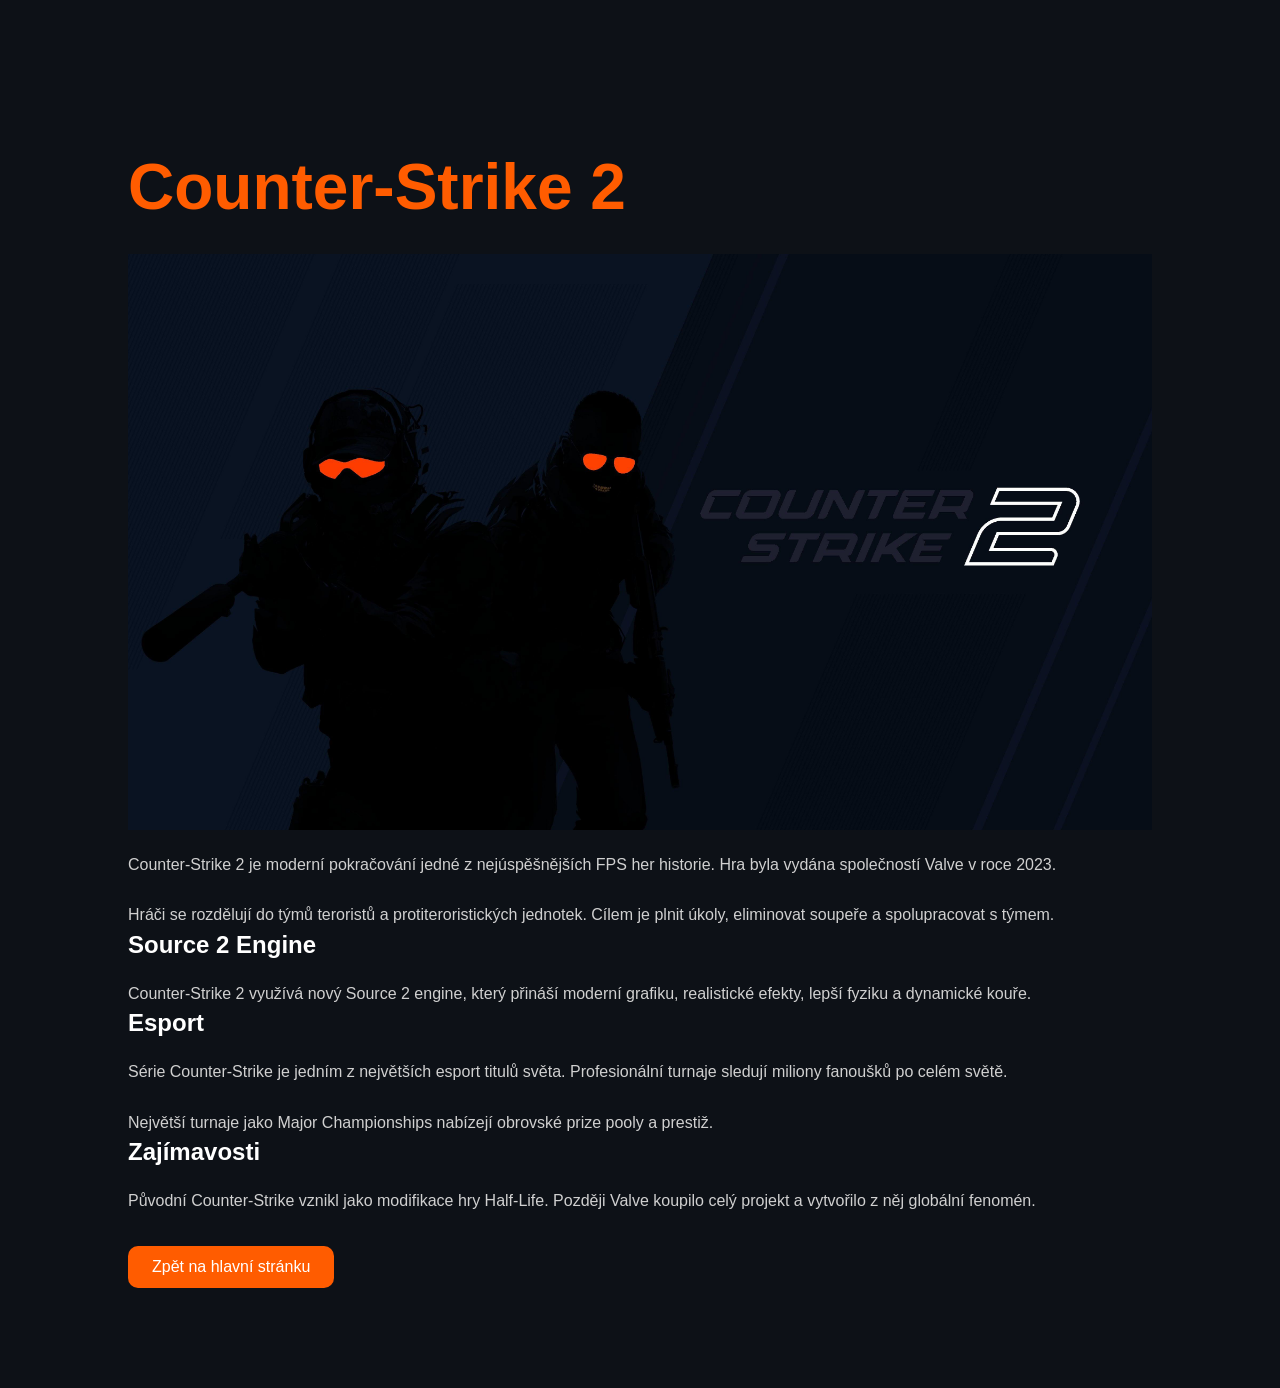
==== cs2.html @ 35035fc5 "Add files via upload" ====
<!DOCTYPE html>
<html lang="cs">
<head>
    <meta charset="UTF-8">
    <meta name="viewport" content="width=device-width, initial-scale=1.0">

    <title>Counter-Strike 2</title>

    <link rel="stylesheet" href="style.css">
</head>

<body>

<section class="game-page">

    <h1>Counter-Strike 2</h1>

    <img src="images/cs2.jpg" alt="Counter-Strike 2">

    <p>
        Counter-Strike 2 je moderní pokračování jedné z nejúspěšnějších
        FPS her historie. Hra byla vydána společností Valve v roce 2023.
    </p>

    <p>
        Hráči se rozdělují do týmů teroristů a protiteroristických jednotek.
        Cílem je plnit úkoly, eliminovat soupeře a spolupracovat s týmem.
    </p>

    <h2>Source 2 Engine</h2>

    <p>
        Counter-Strike 2 využívá nový Source 2 engine,
        který přináší moderní grafiku, realistické efekty,
        lepší fyziku a dynamické kouře.
    </p>

    <h2>Esport</h2>

    <p>
        Série Counter-Strike je jedním z největších esport titulů světa.
        Profesionální turnaje sledují miliony fanoušků po celém světě.
    </p>

    <p>
        Největší turnaje jako Major Championships
        nabízejí obrovské prize pooly a prestiž.
    </p>

    <h2>Zajímavosti</h2>

    <p>
        Původní Counter-Strike vznikl jako modifikace hry Half-Life.
        Později Valve koupilo celý projekt a vytvořilo z něj globální fenomén.
    </p>

    <a href="index.html" class="back-btn">
        Zpět na hlavní stránku
    </a>

</section>

</body>
</html>
---- style.css ----
* {
    margin: 0;
    padding: 0;
    box-sizing: border-box;
}

html {
    scroll-behavior: smooth;
}

body {
    font-family: 'Roboto', sans-serif;
    background: #0d1117;
    color: white;
}

img {
    width: 100%;
    display: block;
}

.navbar {
    position: fixed;
    width: 100%;
    top: 0;
    left: 0;
    padding: 20px 10%;
    display: flex;
    justify-content: space-between;
    align-items: center;
    background: rgba(0,0,0,0.7);
    backdrop-filter: blur(10px);
    z-index: 1000;
}

.logo {
    font-family: 'Orbitron', sans-serif;
    font-size: 2rem;
    color: #ff5c00;
}

.nav-links {
    display: flex;
    gap: 30px;
    list-style: none;
}

.nav-links a {
    text-decoration: none;
    color: white;
    transition: 0.3s;
    font-weight: 500;
}

.nav-links a:hover {
    color: #ff5c00;
}

.hero {
    height: 100vh;
    background: url('images/valve-bg.jpg') center/cover no-repeat;
    position: relative;
    display: flex;
    justify-content: center;
    align-items: center;
    text-align: center;
}

.overlay {
    position: absolute;
    width: 100%;
    height: 100%;
    background: rgba(0,0,0,0.6);
}

.hero-content {
    position: relative;
    z-index: 2;
    animation: fadeIn 2s ease;
}

.hero h1 {
    font-size: 5rem;
    font-family: 'Orbitron', sans-serif;
    margin-bottom: 20px;
}

.hero p {
    font-size: 1.3rem;
    margin-bottom: 30px;
}

.btn {
    display: inline-block;
    padding: 15px 35px;
    background: #ff5c00;
    color: white;
    text-decoration: none;
    border-radius: 10px;
    transition: 0.3s;
}

.btn:hover {
    transform: scale(1.05);
    background: #ff7b2f;
}

.about,
.steam {
    padding: 100px 10%;
    display: flex;
    gap: 50px;
    align-items: center;
}

.about-text,
.steam-text {
    flex: 1;
}

.about-image,
.steam-image {
    flex: 1;
}

.about h2,
.games h2,
.steam h2 {
    font-size: 3rem;
    margin-bottom: 20px;
    color: #ff5c00;
}

.about p,
.steam p {
    line-height: 1.8;
    margin-bottom: 20px;
    color: #d0d0d0;
}

.games {
    padding: 100px 10%;
}

.games-grid {
    margin-top: 50px;
    display: flex;
    gap: 30px;
    flex-wrap: wrap;
    justify-content: center;
}

.card {
    background: #161b22;
    width: 300px;
    border-radius: 20px;
    overflow: hidden;
    transition: 0.4s;
    box-shadow: 0 10px 30px rgba(0,0,0,0.4);
}

.card:hover {
    transform: translateY(-10px);
}

.card-content {
    padding: 25px;
}

.card-content h3 {
    margin-bottom: 15px;
    color: #ff5c00;
}

.card-content p {
    margin-bottom: 20px;
    color: #cccccc;
}

.card-content a {
    text-decoration: none;
    color: white;
    background: #ff5c00;
    padding: 10px 20px;
    border-radius: 8px;
    transition: 0.3s;
}

.card-content a:hover {
    background: #ff7b2f;
}

footer {
    text-align: center;
    padding: 40px;
    background: black;
    color: #999;
}

.game-page {
    padding: 150px 10% 100px;
}

.game-page h1 {
    font-size: 4rem;
    color: #ff5c00;
    margin-bottom: 30px;
}

.game-page p {
    line-height: 1.9;
    margin-top: 20px;
    color: #d0d0d0;
}

.back-btn {
    display: inline-block;
    margin-top: 30px;
    text-decoration: none;
    background: #ff5c00;
    color: white;
    padding: 12px 24px;
    border-radius: 10px;
}

@keyframes fadeIn {
    from {
        opacity: 0;
        transform: translateY(30px);
    }

    to {
        opacity: 1;
        transform: translateY(0);
    }
}

@media(max-width: 1000px) {

    .about,
    .steam {
        flex-direction: column;
    }

    .hero h1 {
        font-size: 3rem;
    }
}

@media(max-width: 768px) {

    .navbar {
        flex-direction: column;
        gap: 15px;
    }

    .nav-links {
        gap: 15px;
        flex-wrap: wrap;
        justify-content: center;
    }

    .hero p {
        font-size: 1rem;
    }

    .about h2,
    .games h2,
    .steam h2 {
        font-size: 2rem;
    }
}
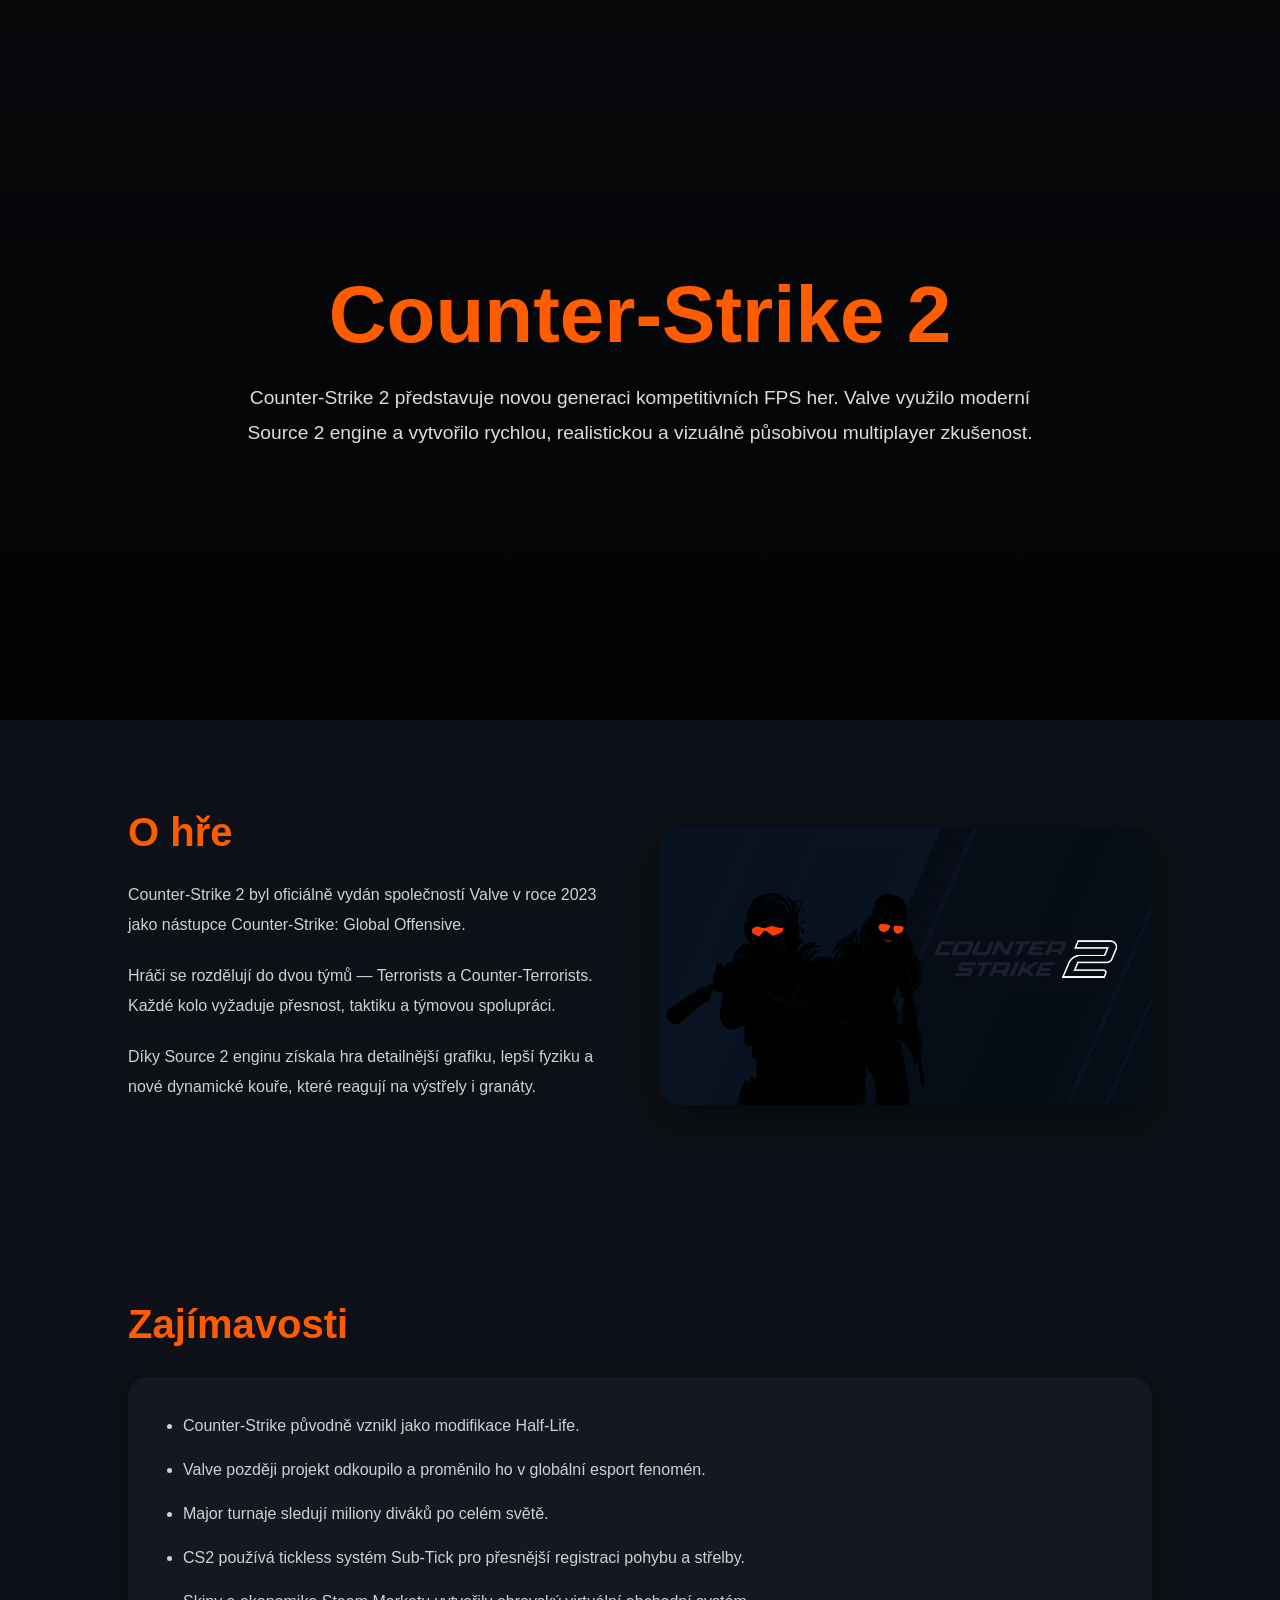
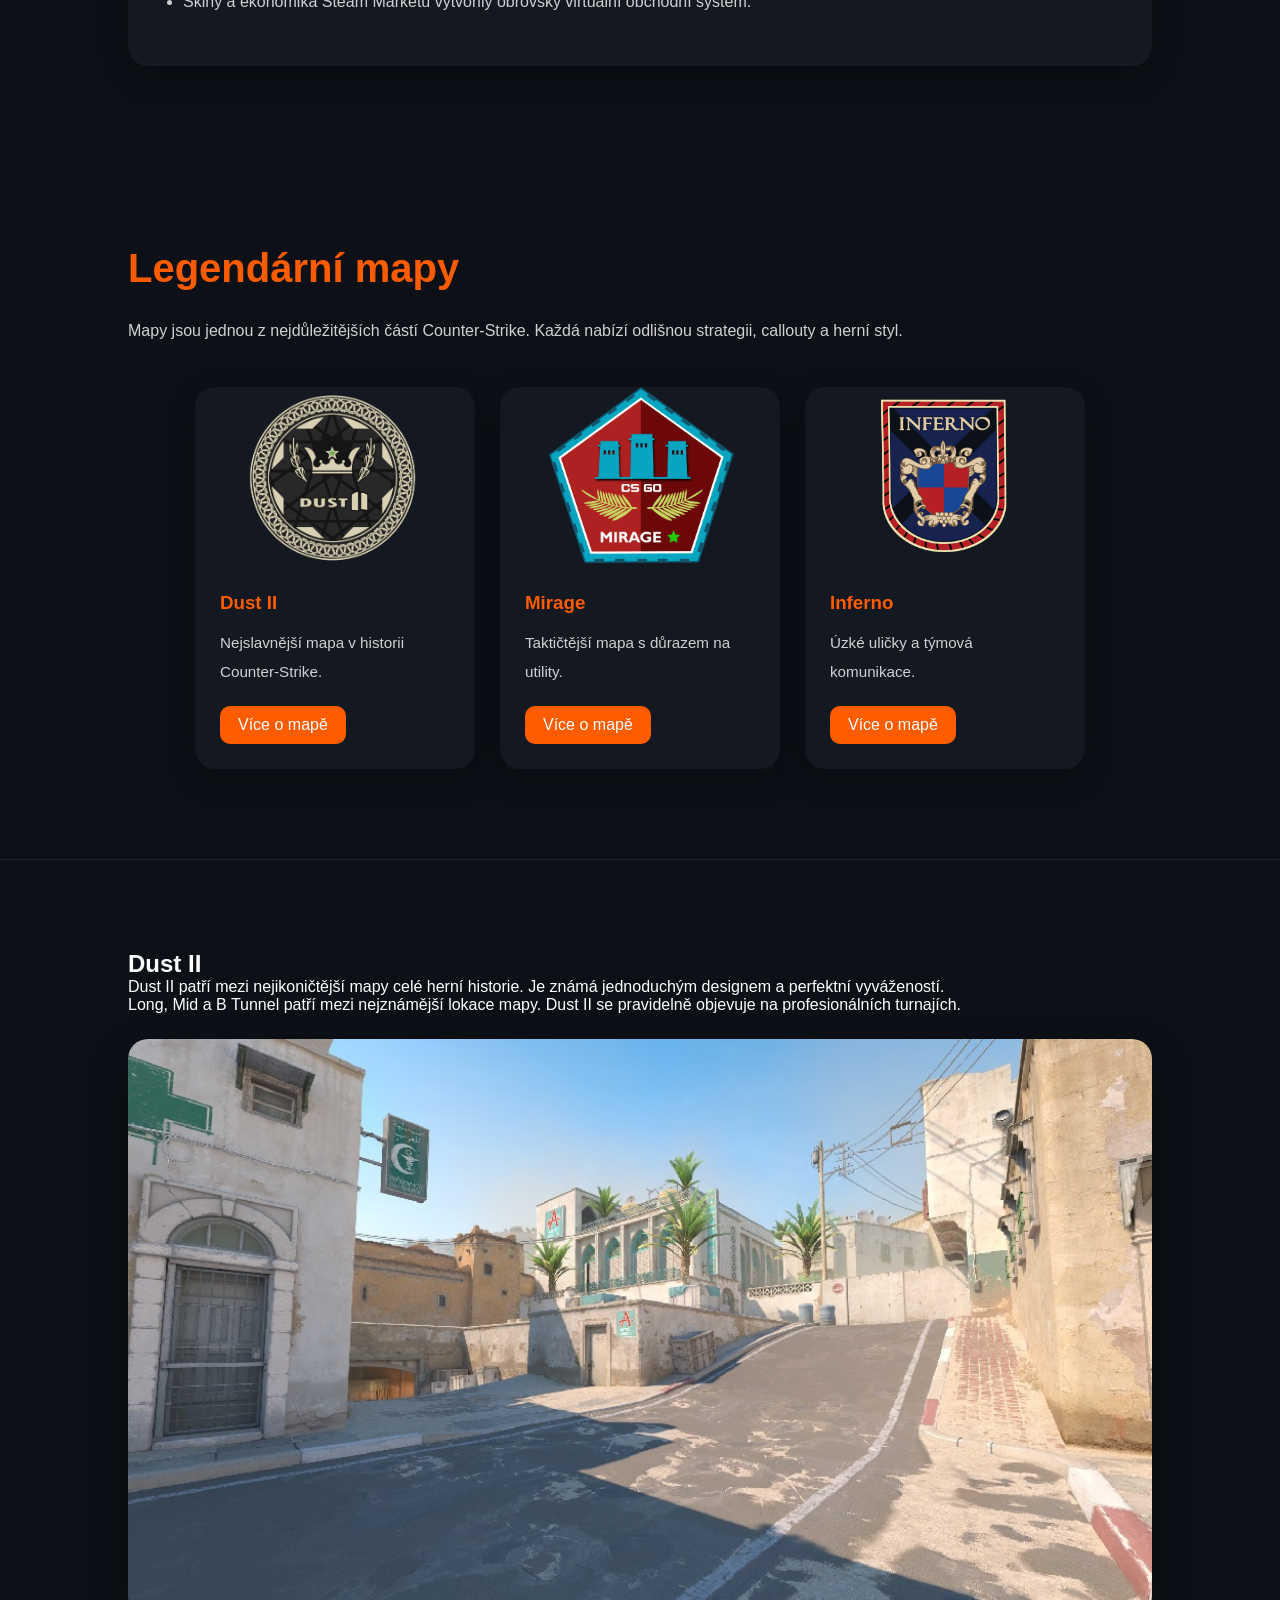
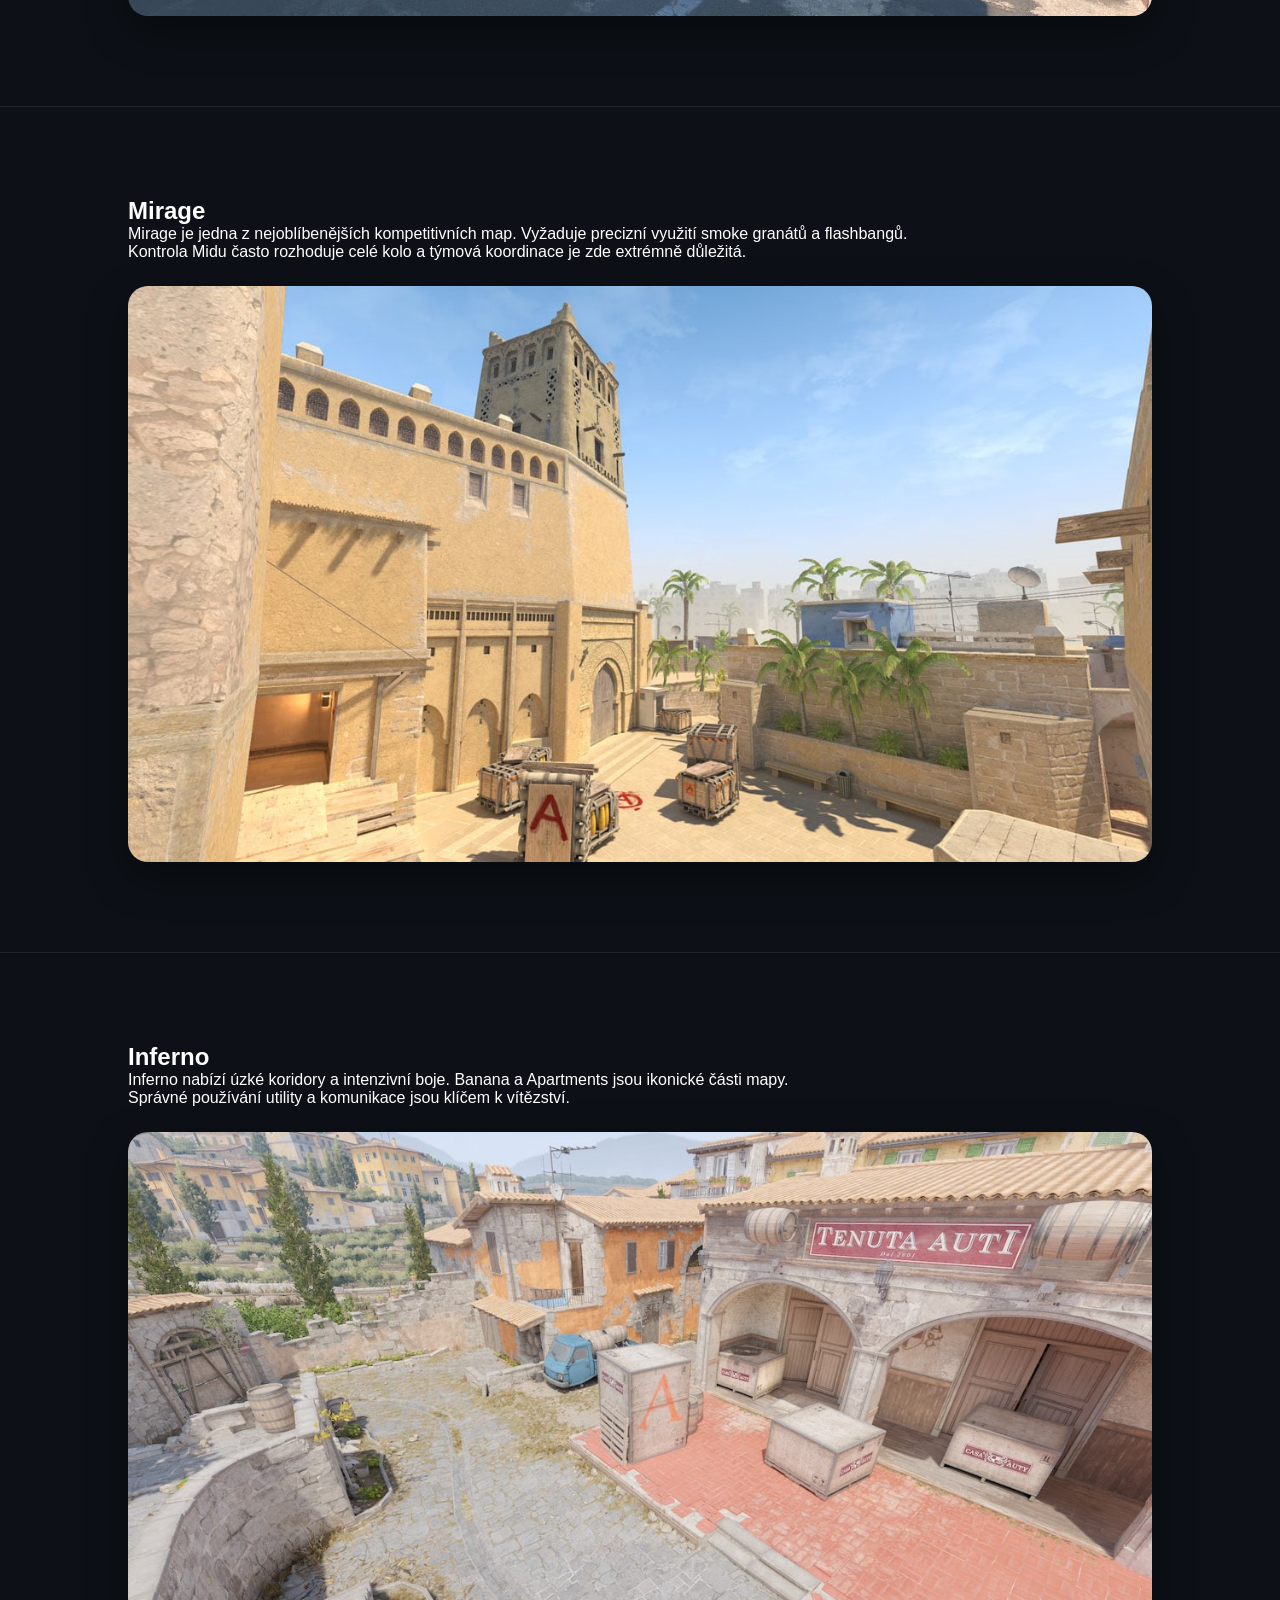
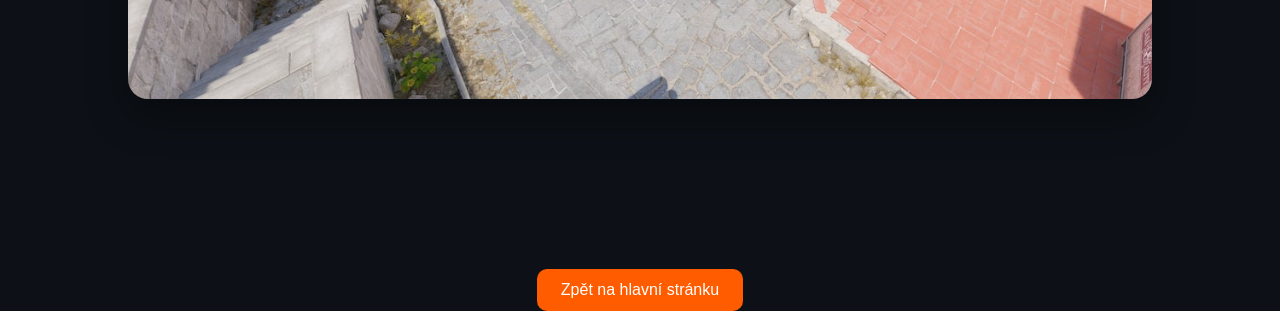
==== commit 1c0f89d8: "Update cs2.html" ====
--- a/cs2.html
+++ b/cs2.html
@@ -1,64 +1,399 @@
 <!DOCTYPE html>
 <html lang="cs">
+
 <head>
     <meta charset="UTF-8">
     <meta name="viewport" content="width=device-width, initial-scale=1.0">
 
-    <title>Counter-Strike 2</title>
+    <title>Counter-Strike 2 | Valve Games</title>
 
     <link rel="stylesheet" href="style.css">
+
+    <style>
+        .cs-hero {
+            height: 80vh;
+            background: linear-gradient(rgba(0, 0, 0, 0.55), rgba(0, 0, 0, 0.8)),
+                url("images/cs2-hero.jpg") center/cover;
+            display: flex;
+            justify-content: center;
+            align-items: center;
+            text-align: center;
+            padding: 40px;
+        }
+
+        .cs-hero-content h1 {
+            font-size: 5rem;
+            color: #ff5c00;
+            margin-bottom: 20px;
+        }
+
+        .cs-hero-content p {
+            max-width: 800px;
+            margin: auto;
+            line-height: 1.8;
+            font-size: 1.2rem;
+            color: #ddd;
+        }
+
+        .section {
+            padding: 90px 10%;
+        }
+
+        .section h2 {
+            color: #ff5c00;
+            font-size: 2.5rem;
+            margin-bottom: 25px;
+        }
+
+        .section p {
+            line-height: 1.9;
+            color: #d0d0d0;
+            margin-bottom: 20px;
+        }
+
+        .info-grid {
+            display: flex;
+            gap: 40px;
+            flex-wrap: wrap;
+            align-items: center;
+        }
+
+        .info-text {
+            flex: 1;
+            min-width: 300px;
+        }
+
+        .info-image {
+            flex: 1;
+            min-width: 300px;
+        }
+
+        .info-image img {
+            border-radius: 20px;
+            box-shadow: 0 15px 40px rgba(0, 0, 0, 0.5);
+            transition: .4s;
+        }
+
+        .info-image img:hover {
+            transform: scale(1.03);
+        }
+
+        .facts-box {
+            background: rgba(22, 27, 34, .8);
+            border-radius: 20px;
+            padding: 35px;
+            margin-top: 30px;
+            box-shadow: 0 10px 30px rgba(0, 0, 0, .4);
+        }
+
+        .facts-box ul {
+            padding-left: 20px;
+        }
+
+        .facts-box li {
+            margin-bottom: 15px;
+            color: #d0d0d0;
+            line-height: 1.8;
+        }
+
+        .maps-grid {
+            display: flex;
+            flex-wrap: wrap;
+            gap: 25px;
+            justify-content: center;
+            margin-top: 40px;
+        }
+
+        .map-card {
+            width: 280px;
+            background: rgba(22, 27, 34, .8);
+            border-radius: 20px;
+            overflow: hidden;
+            box-shadow: 0 10px 30px rgba(0, 0, 0, .4);
+            transition: .4s;
+        }
+
+        .map-card:hover {
+            transform: translateY(-10px);
+            box-shadow: 0 20px 40px rgba(255, 92, 0, .25);
+        }
+
+        .map-card img {
+            height: 180px;
+            object-fit: cover;
+        }
+
+        .map-card-content {
+            padding: 25px;
+        }
+
+        .map-card-content h3 {
+            color: #ff5c00;
+            margin-bottom: 15px;
+        }
+
+        .map-card-content p {
+            font-size: .95rem;
+            margin-bottom: 20px;
+        }
+
+        .map-btn {
+            display: inline-block;
+            text-decoration: none;
+            background: #ff5c00;
+            color: white;
+            padding: 10px 18px;
+            border-radius: 10px;
+            transition: .3s;
+        }
+
+        .map-btn:hover {
+            background: #ff7b2f;
+        }
+
+        .map-section {
+            padding: 90px 10%;
+            border-top: 1px solid rgba(255, 255, 255, .08);
+        }
+
+        .map-section img {
+            margin-top: 25px;
+            border-radius: 20px;
+            box-shadow: 0 15px 40px rgba(0, 0, 0, .45);
+        }
+
+        .back-top {
+            text-align: center;
+            margin-top: 50px;
+        }
+    </style>
+
 </head>
 
 <body>
 
-<section class="game-page">
-
-    <h1>Counter-Strike 2</h1>
-
-    <img src="images/cs2.jpg" alt="Counter-Strike 2">
-
-    <p>
-        Counter-Strike 2 je moderní pokračování jedné z nejúspěšnějších
-        FPS her historie. Hra byla vydána společností Valve v roce 2023.
-    </p>
-
-    <p>
-        Hráči se rozdělují do týmů teroristů a protiteroristických jednotek.
-        Cílem je plnit úkoly, eliminovat soupeře a spolupracovat s týmem.
-    </p>
-
-    <h2>Source 2 Engine</h2>
-
-    <p>
-        Counter-Strike 2 využívá nový Source 2 engine,
-        který přináší moderní grafiku, realistické efekty,
-        lepší fyziku a dynamické kouře.
-    </p>
-
-    <h2>Esport</h2>
-
-    <p>
-        Série Counter-Strike je jedním z největších esport titulů světa.
-        Profesionální turnaje sledují miliony fanoušků po celém světě.
-    </p>
-
-    <p>
-        Největší turnaje jako Major Championships
-        nabízejí obrovské prize pooly a prestiž.
-    </p>
-
-    <h2>Zajímavosti</h2>
-
-    <p>
-        Původní Counter-Strike vznikl jako modifikace hry Half-Life.
-        Později Valve koupilo celý projekt a vytvořilo z něj globální fenomén.
-    </p>
-
-    <a href="index.html" class="back-btn">
-        Zpět na hlavní stránku
-    </a>
-
-</section>
+    <!-- HERO -->
+
+    <section class="cs-hero">
+
+        <div class="cs-hero-content">
+
+            <h1>Counter-Strike 2</h1>
+
+            <p>
+                Counter-Strike 2 představuje novou generaci kompetitivních FPS her.
+                Valve využilo moderní Source 2 engine a vytvořilo rychlou,
+                realistickou a vizuálně působivou multiplayer zkušenost.
+            </p>
+
+        </div>
+
+    </section>
+
+    <!-- O HŘE -->
+
+    <section class="section">
+
+        <div class="info-grid">
+
+            <div class="info-text">
+
+                <h2>O hře</h2>
+
+                <p>
+                    Counter-Strike 2 byl oficiálně vydán společností Valve v roce 2023
+                    jako nástupce Counter-Strike: Global Offensive.
+                </p>
+
+                <p>
+                    Hráči se rozdělují do dvou týmů — Terrorists a Counter-Terrorists.
+                    Každé kolo vyžaduje přesnost, taktiku a týmovou spolupráci.
+                </p>
+
+                <p>
+                    Díky Source 2 enginu získala hra detailnější grafiku,
+                    lepší fyziku a nové dynamické kouře,
+                    které reagují na výstřely i granáty.
+                </p>
+
+            </div>
+
+            <div class="info-image">
+                <img src="images/cs2/cs2.jpg" alt="CS2 gameplay">
+            </div>
+
+        </div>
+
+    </section>
+
+    <!-- ZAJÍMAVOSTI -->
+
+    <section class="section">
+
+        <h2>Zajímavosti</h2>
+
+        <div class="facts-box">
+
+            <ul>
+                <li>Counter-Strike původně vznikl jako modifikace Half-Life.</li>
+
+                <li>Valve později projekt odkoupilo a proměnilo ho v globální esport fenomén.</li>
+
+                <li>Major turnaje sledují miliony diváků po celém světě.</li>
+
+                <li>CS2 používá tickless systém Sub-Tick pro přesnější registraci pohybu a střelby.</li>
+
+                <li>Skiny a ekonomika Steam Marketu vytvořily obrovský virtuální obchodní systém.</li>
+            </ul>
+
+        </div>
+
+    </section>
+
+    <!-- MAPY -->
+
+    <section class="section">
+
+        <h2>Legendární mapy</h2>
+
+        <p>
+            Mapy jsou jednou z nejdůležitějších částí Counter-Strike.
+            Každá nabízí odlišnou strategii, callouty a herní styl.
+        </p>
+
+        <div class="maps-grid">
+
+            <div class="map-card">
+
+                <img src="images/cs2/dust2-card.png" alt="Dust 2">
+
+                <div class="map-card-content">
+
+                    <h3>Dust II</h3>
+
+                    <p>
+                        Nejslavnější mapa v historii Counter-Strike.
+                    </p>
+
+                    <a href="#dust2" class="map-btn">
+                        Více o mapě
+                    </a>
+
+                </div>
+
+            </div>
+
+            <div class="map-card">
+
+                <img src="images/cs2/mirage-card.png" alt="Mirage">
+
+                <div class="map-card-content">
+
+                    <h3>Mirage</h3>
+
+                    <p>
+                        Taktičtější mapa s důrazem na utility.
+                    </p>
+
+                    <a href="#mirage" class="map-btn">
+                        Více o mapě
+                    </a>
+
+                </div>
+
+            </div>
+
+            <div class="map-card">
+
+                <img src="images/cs2/inferno-card.png" alt="Inferno">
+
+                <div class="map-card-content">
+
+                    <h3>Inferno</h3>
+
+                    <p>
+                        Úzké uličky a týmová komunikace.
+                    </p>
+
+                    <a href="#inferno" class="map-btn">
+                        Více o mapě
+                    </a>
+
+                </div>
+
+            </div>
+
+        </div>
+
+    </section>
+
+    <!-- DUST2 -->
+
+    <section class="map-section" id="dust2">
+
+        <h2>Dust II</h2>
+
+        <p>
+            Dust II patří mezi nejikoničtější mapy celé herní historie.
+            Je známá jednoduchým designem a perfektní vyvážeností.
+        </p>
+
+        <p>
+            Long, Mid a B Tunnel patří mezi nejznámější lokace mapy.
+            Dust II se pravidelně objevuje na profesionálních turnajích.
+        </p>
+
+        <img src="images/cs2/dust2.jpg" alt="Dust2">
+
+    </section>
+
+    <!-- MIRAGE -->
+
+    <section class="map-section" id="mirage">
+
+        <h2>Mirage</h2>
+
+        <p>
+            Mirage je jedna z nejoblíbenějších kompetitivních map.
+            Vyžaduje precizní využití smoke granátů a flashbangů.
+        </p>
+
+        <p>
+            Kontrola Midu často rozhoduje celé kolo
+            a týmová koordinace je zde extrémně důležitá.
+        </p>
+
+        <img src="images/cs2/mirage.jpg" alt="Mirage">
+
+    </section>
+
+    <!-- INFERNO -->
+
+    <section class="map-section" id="inferno">
+
+        <h2>Inferno</h2>
+
+        <p>
+            Inferno nabízí úzké koridory a intenzivní boje.
+            Banana a Apartments jsou ikonické části mapy.
+        </p>
+
+        <p>
+            Správné používání utility a komunikace jsou klíčem k vítězství.
+        </p>
+
+        <img src="images/cs2/inferno.jpg" alt="Inferno">
+
+    </section>
+
+    <div class="back-top">
+
+        <a href="index.html" class="back-btn">
+            Zpět na hlavní stránku
+        </a>
+
+    </div>
 
 </body>
-</html>+
+</html>
